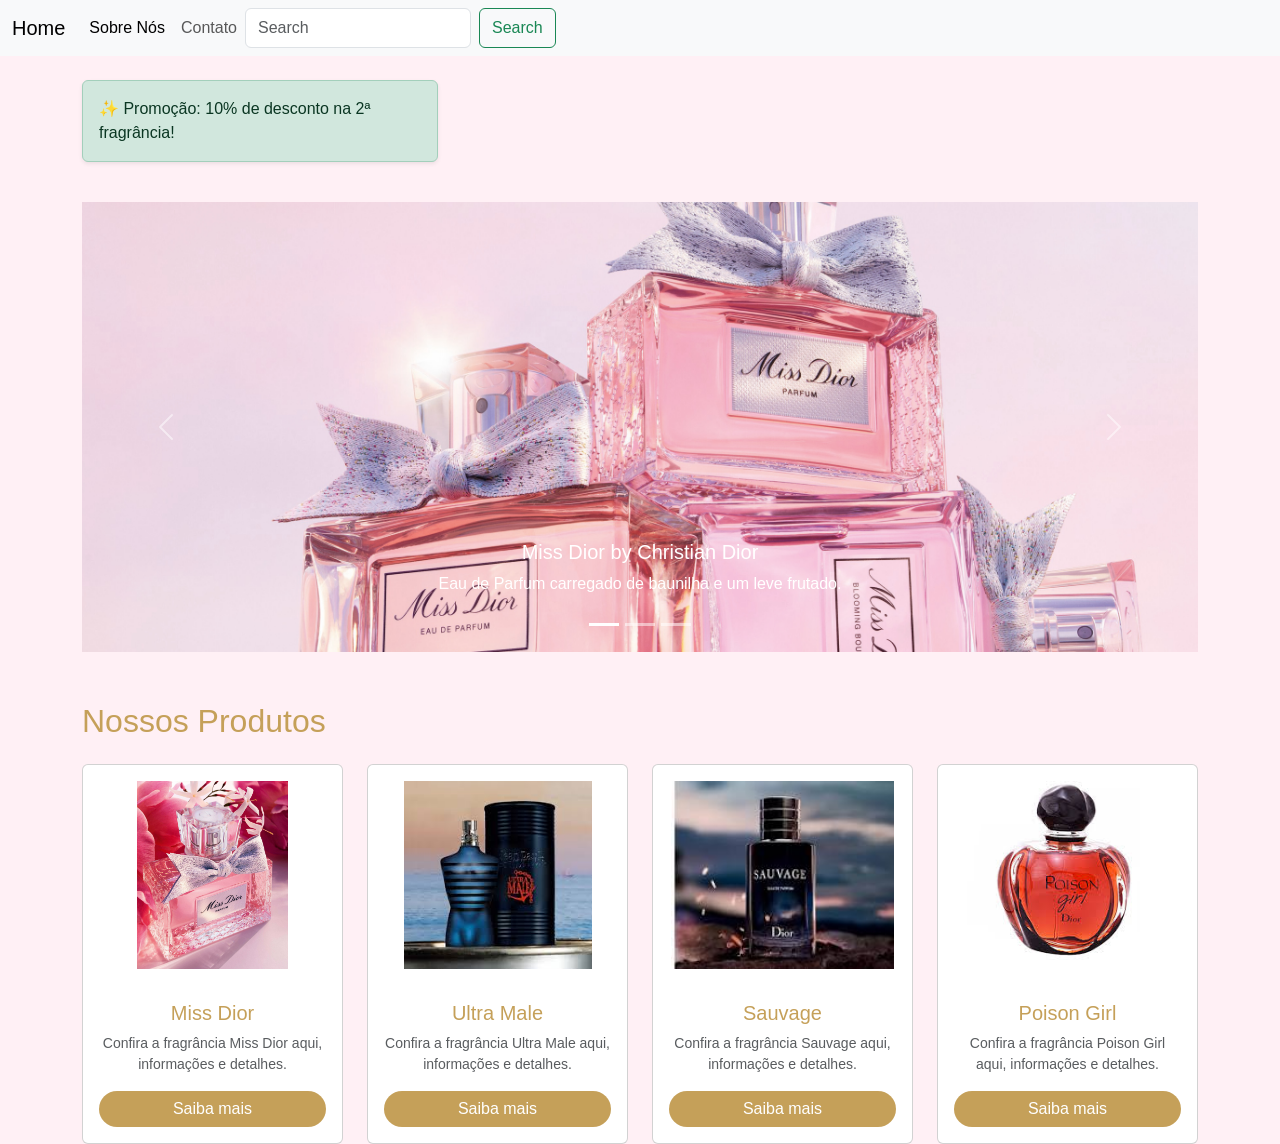
==== index.html @ f69e67b4 "primeiro commit" ====
<!doctype html>
<html lang="pt-br">
  <head>
    <meta charset="UTF-8" />
    <meta name="viewport" content="width=device-width, initial-scale=1.0" />
    <title></title>
    <link
      href="https://cdn.jsdelivr.net/npm/bootstrap@5.3.8/dist/css/bootstrap.min.css"
      rel="stylesheet"
    />
    <link rel="stylesheet" href="estilo.css" />
  </head>
  <body>
     <nav class="navbar navbar-expand-lg bg-body-tertiary">
  <div class="container-fluid">
    <a class="navbar-brand" href="index.html">Home</a>
    <button class="navbar-toggler" type="button" data-bs-toggle="collapse" data-bs-target="#navbarSupportedContent" aria-controls="navbarSupportedContent" aria-expanded="false" aria-label="Toggle navigation">
      <span class="navbar-toggler-icon"></span>
    </button>
    <div class="collapse navbar-collapse" id="navbarSupportedContent">
      <ul class="navbar-nav me-auto mb-2 mb-lg-0">
        <li class="nav-item">
          <a class="nav-link active" aria-current="page" href="sobrenos.html">Sobre Nós</a>
        </li>
        <li class="nav-item">
          <a class="nav-link" href="contato.html">Contato</a>
        </li>
      <form class="d-flex" role="search">
        <input class="form-control me-2" type="search" placeholder="Search" aria-label="Search"/>
        <button class="btn btn-outline-success" type="submit">Search</button>
      </form>
    </div>
  </div>
</nav>

    <div class="container mt-4">
        
        <div class="row mb-4">
            <div class="col-md-6 col-lg-4">
                <div class="alert alert-success shadow-sm" role="alert">
                    ✨ Promoção: 10% de desconto na 2ª fragrância!
                </div>
            </div>
        </div>

<div id="carouselExampleCaptions" class="carousel slide">
  <div class="carousel-indicators">
    <button type="button" data-bs-target="#carouselExampleCaptions" data-bs-slide-to="0" class="active" aria-current="true" aria-label="Slide 1"></button>
    <button type="button" data-bs-target="#carouselExampleCaptions" data-bs-slide-to="1" aria-label="Slide 2"></button>
    <button type="button" data-bs-target="#carouselExampleCaptions" data-bs-slide-to="2" aria-label="Slide 3"></button>
  </div>
  <div class="carousel-inner">
    <div class="carousel-item active">
      <img src="Miss.jpg" class="d-block w-100" alt="...">
      <div class="carousel-caption d-none d-md-block">
        <h5>Miss Dior by Christian Dior</h5>
        <p>Eau de Parfum carregado de baunilha e um leve frutado.</p>
      </div>
    </div>
    <div class="carousel-item">
      <img src="Rouge.jfif" class="d-block w-100" alt="...">
      <div class="carousel-caption d-none d-md-block">
        <h5>L'Interdit by Givenchy</h5>
        <p>Eau de Parfum sensual e marcante pelas notas de hibisco.</p>
      </div>
    </div>
    <div class="carousel-item">
      <img src="Gentleman-givenhcy.png" class="d-block w-100" alt="...">
      <div class="carousel-caption d-none d-md-block">
        <h5>Gentleman by Givenchy</h5>
        <p>Eau de Parfum masculino, cheio de atitude e romantismo.</p>
      </div>
    </div>
  </div>
  <button class="carousel-control-prev" type="button" data-bs-target="#carouselExampleCaptions" data-bs-slide="prev">
    <span class="carousel-control-prev-icon" aria-hidden="true"></span>
    <span class="visually-hidden">Previous</span>
  </button>
  <button class="carousel-control-next" type="button" data-bs-target="#carouselExampleCaptions" data-bs-slide="next">
    <span class="carousel-control-next-icon" aria-hidden="true"></span>
    <span class="visually-hidden">Next</span>
  </button>
</div>

        <h2 class="mb-4">Nossos Produtos</h2>

        <div class="row row-cols-1 row-cols-md-2 row-cols-lg-4 g-4">
            
            <div class="col">
                <div class="card h-100 product-card">
                    <img src="Perfume Miss.jpg" class="card-img-top p-3" alt="Miss Dior">
                    <div class="card-body d-flex flex-column">
                        <h5 class="card-title text-center">Miss Dior</h5>
                        <p class="card-text text-muted text-center small">Confira a fragrância Miss Dior aqui, informações e detalhes.</p>
                        <a href="#" class="btn btn-primary mt-auto">Saiba mais</a>
                    </div>
                </div>
            </div>

            <div class="col">
                <div class="card h-100 product-card">
                    <img src="Ultramale.jfif" class="card-img-top p-3" alt="Ultra Men">
                    <div class="card-body d-flex flex-column">
                        <h5 class="card-title text-center">Ultra Male</h5>
                        <p class="card-text text-muted text-center small">Confira a fragrância Ultra Male aqui, informações e detalhes.</p>
                        <a href="#" class="btn btn-primary mt-auto">Saiba mais</a>
                    </div>
                </div>
            </div>

            <div class="col">
                <div class="card h-100 product-card">
                    <img src="Sauvageperfume.jfif" class="card-img-top p-3" alt="Miss Dior">
                    <div class="card-body d-flex flex-column">
                        <h5 class="card-title text-center">Sauvage</h5>
                        <p class="card-text text-muted text-center small">Confira a fragrância Sauvage aqui, informações e detalhes.</p>
                        <a href="#" class="btn btn-primary mt-auto">Saiba mais</a>
                    </div>
                </div>
            </div>

            <div class="col">
                <div class="card h-100 product-card">
                    <img src="Poisongirl.jfif" class="card-img-top p-3" alt="Ultra Men">
                    <div class="card-body d-flex flex-column">
                        <h5 class="card-title text-center">Poison Girl</h5>
                        <p class="card-text text-muted text-center small">Confira a fragrância Poison Girl aqui, informações e detalhes.</p>
                        <a href="#" class="btn btn-primary mt-auto">Saiba mais</a>
                    </div>
                </div>
            </div>

        </div> </div> <script src="https://cdn.jsdelivr.net/npm/bootstrap@5.3.3/dist/js/bootstrap.bundle.min.js"></script>
</body>
</html>
---- estilo.css ----
navbar {
    color: #C5A059;
}

body {
    background-color: #FFF0F5; 
    color: #C5A059; 
    font-family: 'Arial', sans-serif; 
}


.product-card img {
    height: 220px;
    object-fit: contain; 
    transition: transform 0.3s ease;
}
.card-title.text-center {
    text-align: center;
    color: #C5A059; 
}

.product-card:hover {
    transform: translateY(-5px);
    box-shadow: 0 10px 20px rgba(0,0,0,0.1);
}

.product-card:hover img {
    transform: scale(1.05);
}

/* Padronização dos botões */
.btn-primary {
    background-color: #C5A059;
    border: none;
    border-radius: 20px; 
}

.btn-primary:hover {
    background-color: #C5A059;
}

/* Ajusta o tamanho do carrossel para não invadir os produtos */
.carousel-inner img {
    height: 450px; 
    object-fit: cover; 
}

#carouselExampleCaptions {
    margin-bottom: 50px;
}
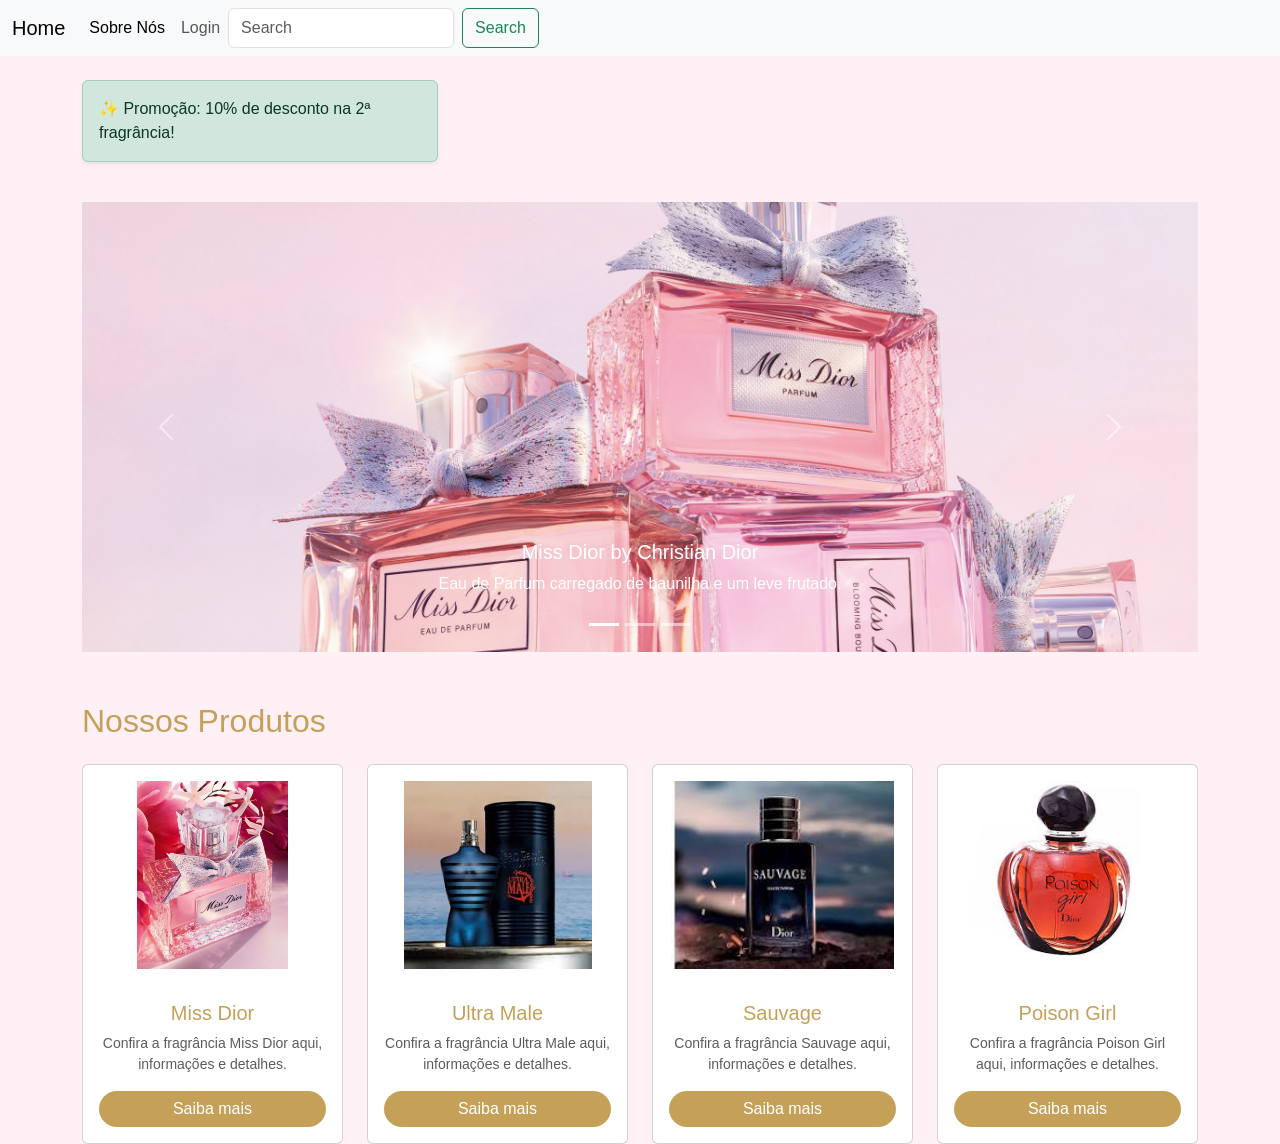
==== commit 63f138a3: "atualização login" ====
--- a/index.html
+++ b/index.html
@@ -23,7 +23,7 @@
           <a class="nav-link active" aria-current="page" href="sobrenos.html">Sobre Nós</a>
         </li>
         <li class="nav-item">
-          <a class="nav-link" href="contato.html">Contato</a>
+          <a class="nav-link" href="contato.html">Login</a>
         </li>
       <form class="d-flex" role="search">
         <input class="form-control me-2" type="search" placeholder="Search" aria-label="Search"/>
--- a/estilo.css
+++ b/estilo.css
@@ -39,6 +39,25 @@
     background-color: #C5A059;
 }
 
+.btn-success {
+    background-color: #C5A059;
+    border: none;
+    border-radius: 10px; 
+}
+
+.btn-warning {
+    background-color: #C5A059;
+    border: none;
+    border-radius: 10px;
+    color: #FFF0F5;
+}
+
+.btn-danger {
+    background-color: #C5A059;
+    border: none;
+    border-radius: 10px; 
+}
+
 /* Ajusta o tamanho do carrossel para não invadir os produtos */
 .carousel-inner img {
     height: 450px; 
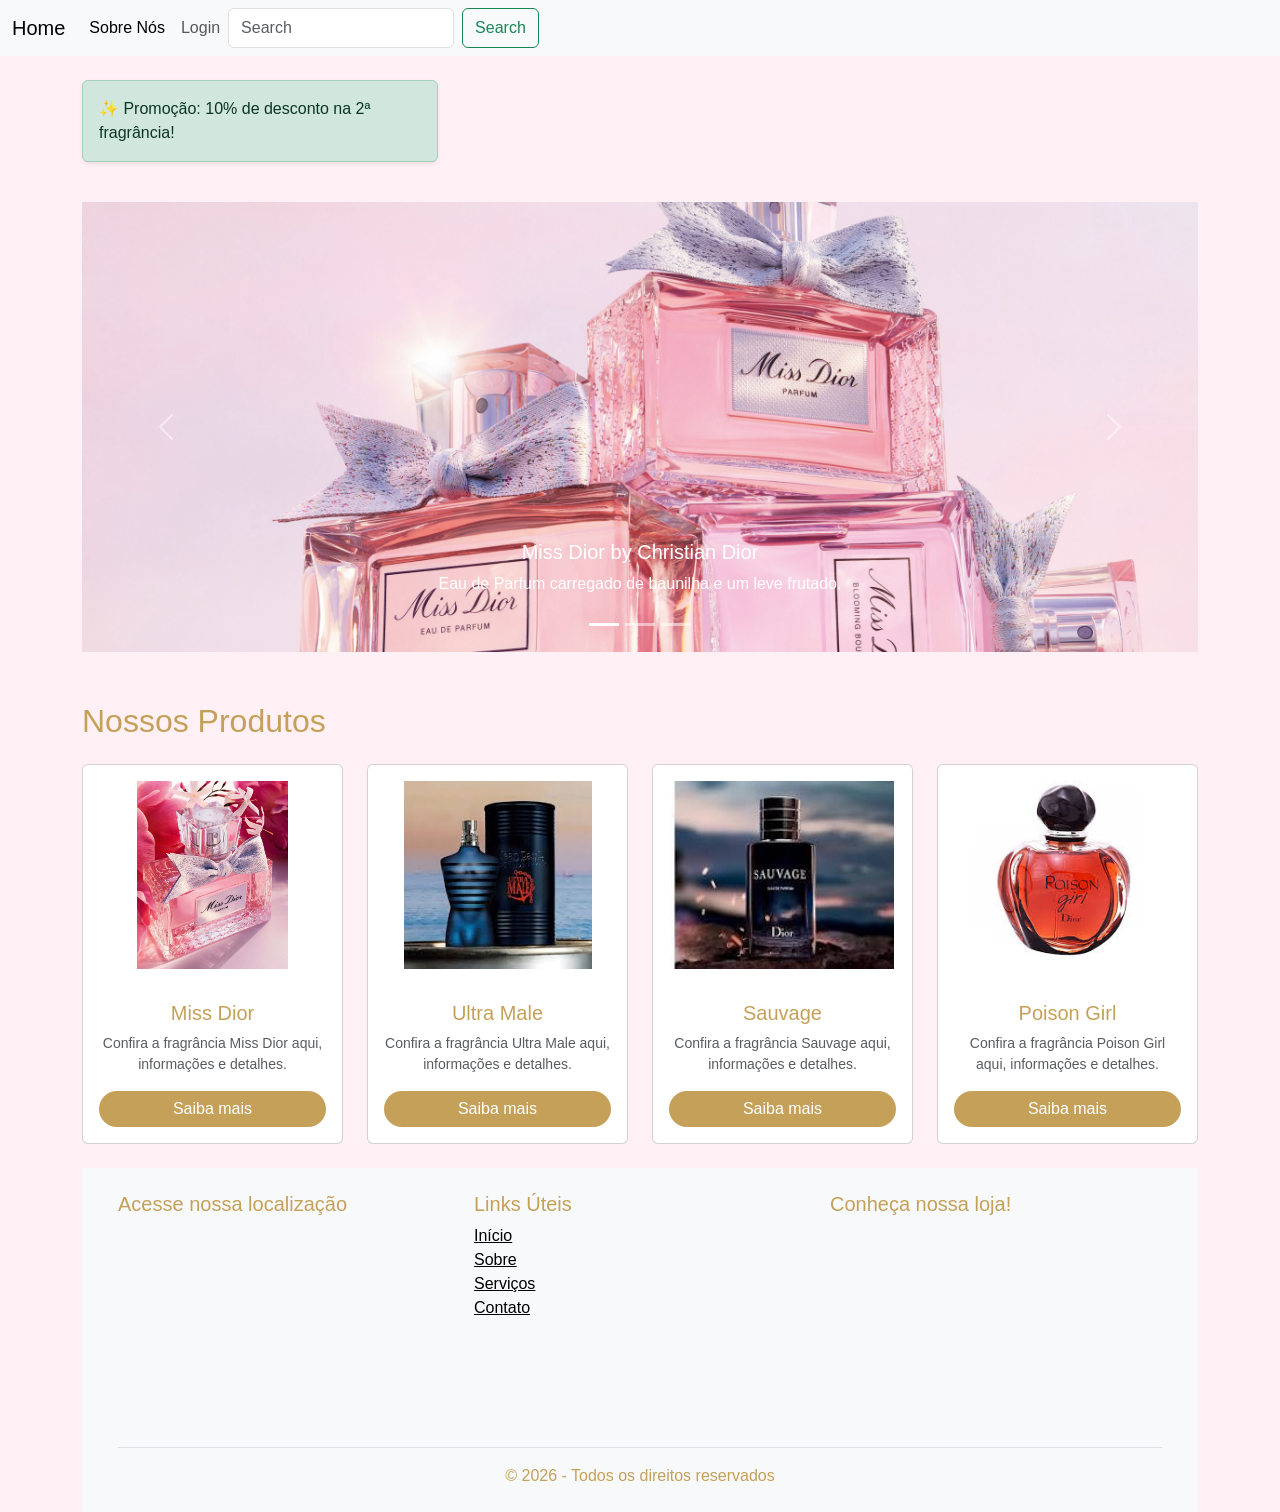
==== commit ea50bb89: "atualização footer" ====
--- a/index.html
+++ b/index.html
@@ -129,7 +129,42 @@
                     </div>
                 </div>
             </div>
+          </div>
+ <footer class="bg-light text-decoration-none mt-4 p-4">
+    <div class="container">
+      <div class="row">
+        <!-- Coluna 1 - Mapa -->
+        <div class="col-md-4 col-sm-12">
+          <h5>Acesse nossa localização</h5>
+          <iframe src="https://www.google.com/maps/embed?pb=!1m18!1m12!1m3!1d14626.228437294429!2d-46.69869685890738!3d-23.58434494503732!2m3!1f0!2f0!3f0!3m2!1i1024!2i768!4f13.1!3m3!1m2!1s0x94ce572fba544f3b%3A0xfcf4d2a04243df71!2sNeeche%20Haute%20Parfumerie!5e0!3m2!1spt-BR!2sbr!4v1777632542268!5m2!1spt-BR!2sbr" width="330" height="200" style="border:0;" allowfullscreen="" loading="lazy" referrerpolicy="no-referrer-when-downgrade"></iframe>
+        </div>
 
-        </div> </div> <script src="https://cdn.jsdelivr.net/npm/bootstrap@5.3.3/dist/js/bootstrap.bundle.min.js"></script>
+        <!-- Coluna 2 - Links -->
+        <div class="col-md-4 col-sm-12">
+          <h5>Links Úteis</h5>
+          <ul class="list-unstyled">
+            <li><a href="index.html" class="text-body-emphasis text-decoration-underline">Início</a></li>
+            <li><a href="sobre.html" class="text-body-emphasis text-decoration-underline">Sobre</a></li>
+            <li><a href="servicos.html" class="text-body-emphasis text-decoration-underline">Serviços</a></li>
+            <li><a href="contato.html" class="text-body-emphasis text-decoration-underline">Contato</a></li>
+          </ul>
+        </div>
+
+        <!-- Coluna 3 - Vídeo -->
+        <div class="col-md-4 col-sm-12">
+          <h5>Conheça nossa loja!</h5>
+          <iframe width="100%" height="200" src="https://www.youtube.com/embed/fneBRdDQA6A?si=FUN9KzU4Dz1KDFvy&amp;controls=0" title="YouTube video player" frameborder="0" allow="accelerometer; autoplay; clipboard-write; encrypted-media; gyroscope; picture-in-picture; web-share" referrerpolicy="strict-origin-when-cross-origin" allowfullscreen></iframe>
+        </div>
+
+      </div>
+
+      <!-- Linha inferior -->
+      <div class="text-center border-top pt-3 mt-3">
+        <p class="mb-0">&copy; 2026 - Todos os direitos reservados</p>
+      </div>
+    </div>
+</footer>
+
+<script src="https://cdn.jsdelivr.net/npm/bootstrap@5.3.3/dist/js/bootstrap.bundle.min.js"></script>
 </body>
 </html>
--- a/estilo.css
+++ b/estilo.css
@@ -66,4 +66,10 @@
 
 #carouselExampleCaptions {
     margin-bottom: 50px;
-}+}
+
+.bg-gradient text-black mt-4 p-4 {
+    background-color: #C5A059;
+    color: #FFF0F5;
+    padding: 20px 0;
+}
